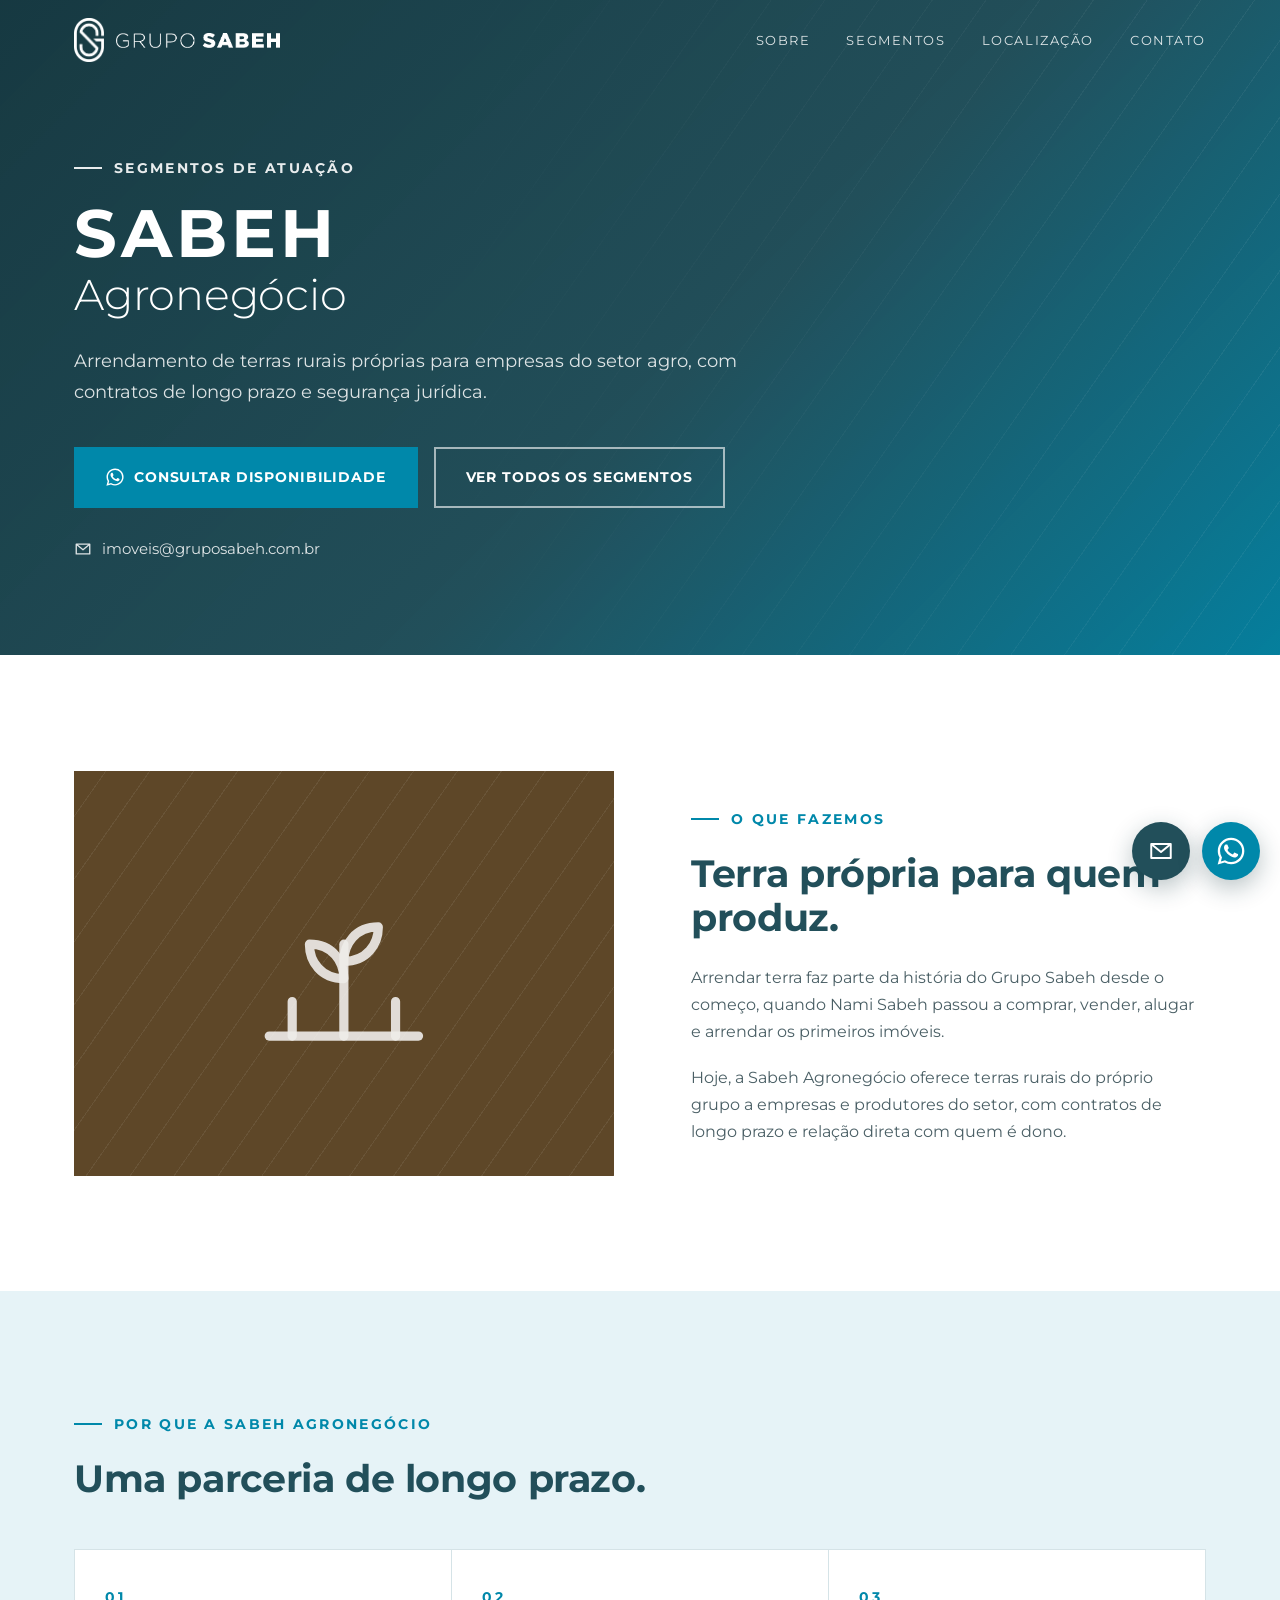
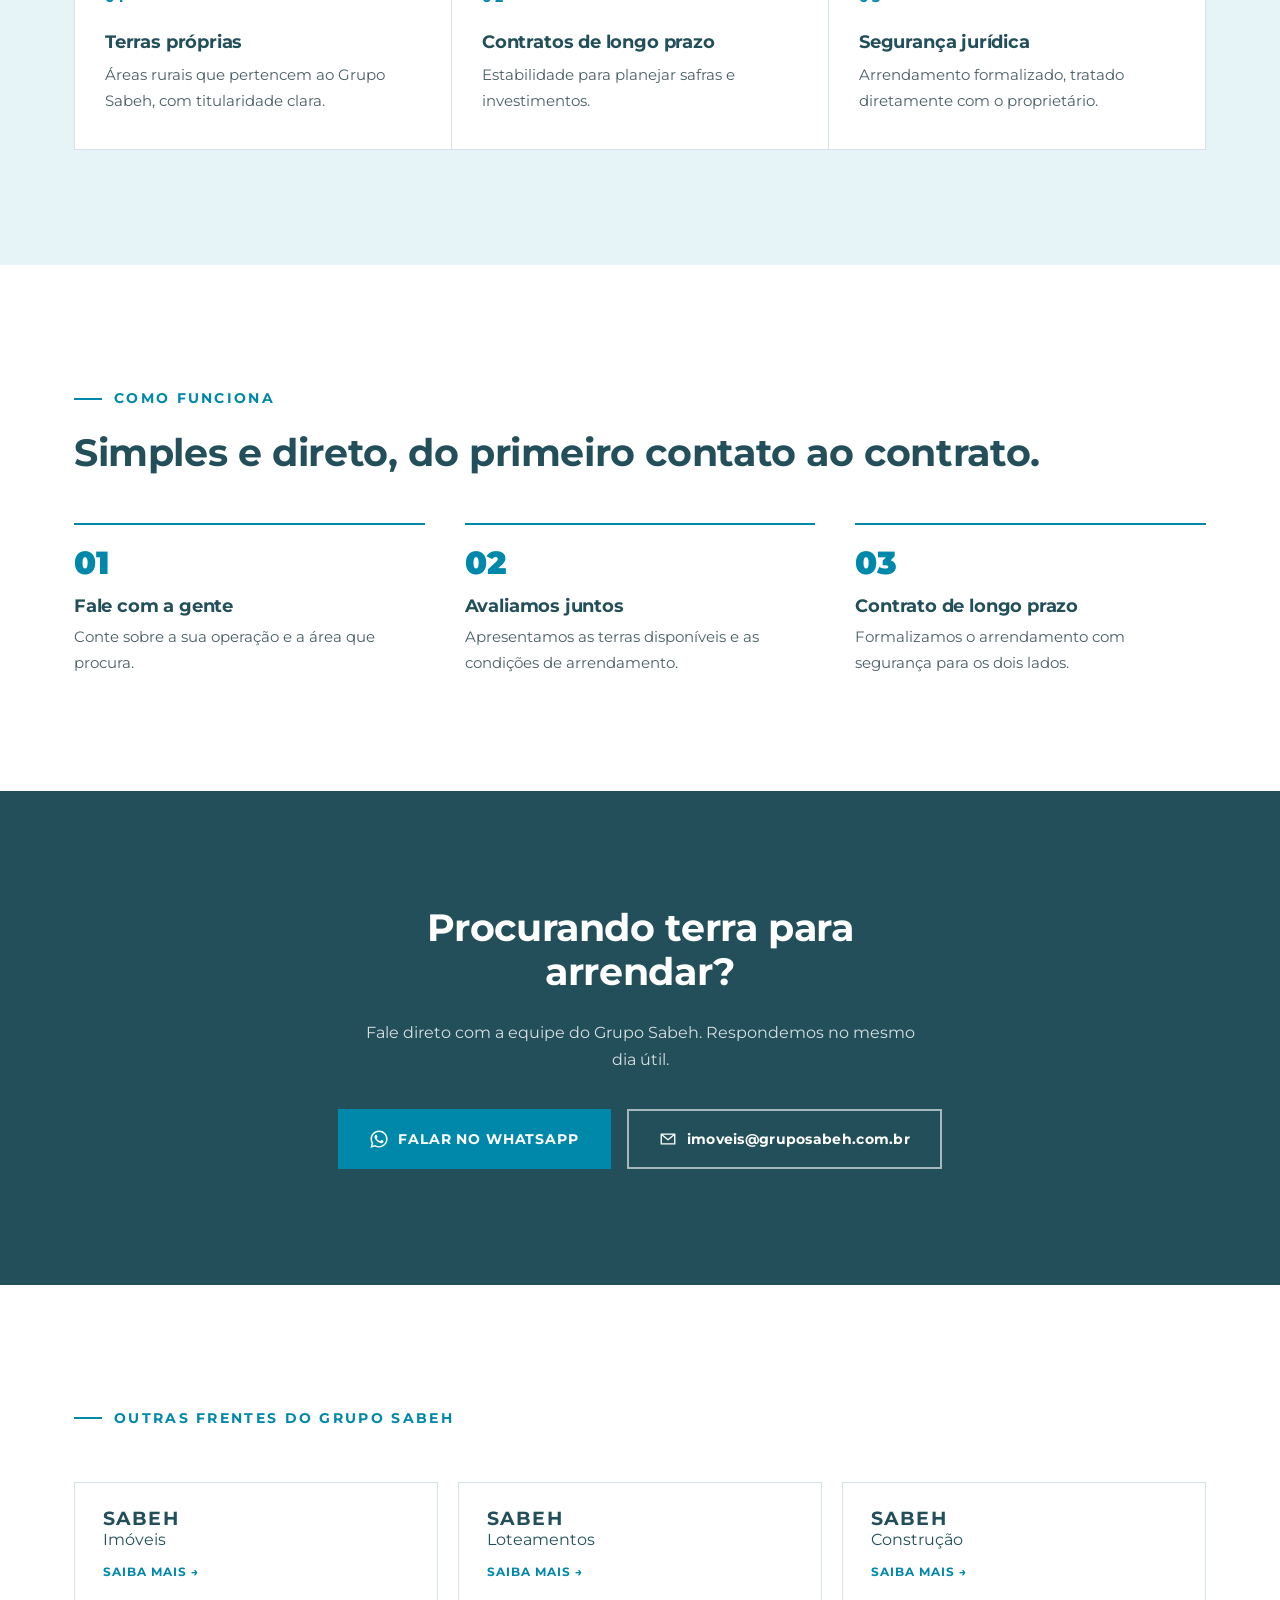
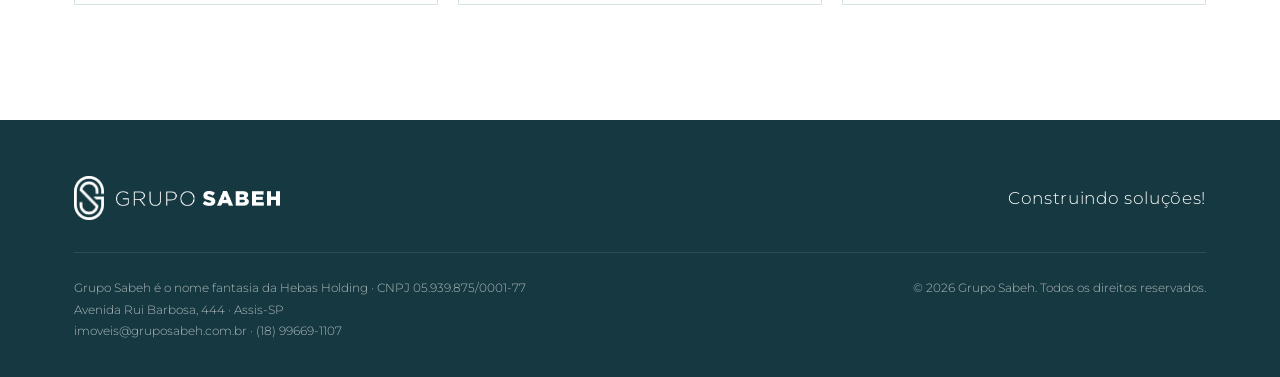
==== agronegocio.html @ 3ef3d5f2 "Adiciona e-mail de contato e seção de localização - E-mail imoveis@gruposabeh.com.br na abertura, no" ====
<!DOCTYPE html>
<html lang="pt-BR">
<head>
  <meta charset="UTF-8">
  <meta name="viewport" content="width=device-width, initial-scale=1.0">
  <title>Sabeh Agronegócio — Grupo Sabeh</title>
  <meta name="description" content="Sabeh Agronegócio: arrendamento de terras rurais próprias do Grupo Sabeh para empresas do setor agro, com contratos de longo prazo e segurança jurídica.">
  <meta name="theme-color" content="#224F5A">

  <meta property="og:title" content="Sabeh Agronegócio — Grupo Sabeh">
  <meta property="og:description" content="Arrendamento de terras rurais próprias para empresas do setor agro, com contratos de longo prazo e segurança jurídica.">
  <meta property="og:type" content="website">
  <meta property="og:url" content="https://gruposabeh.com.br/agronegocio.html">
  <meta property="og:image" content="https://gruposabeh.com.br/assets/og-image.jpg">

  <link rel="icon" type="image/png" href="assets/favicon.png">
  <link rel="apple-touch-icon" href="assets/apple-touch-icon.png">

  <link rel="preconnect" href="https://fonts.googleapis.com">
  <link rel="preconnect" href="https://fonts.gstatic.com" crossorigin>
  <link href="https://fonts.googleapis.com/css2?family=Montserrat:wght@300;400;700;900&display=swap" rel="stylesheet">
  <link rel="stylesheet" href="assets/segmento.css">
</head>
<body>

  <svg width="0" height="0" style="position:absolute" aria-hidden="true">
    <symbol id="icone-email" viewBox="0 0 24 24"><path fill="none" stroke="currentColor" stroke-width="1.8" stroke-linejoin="round" d="M3 5.5h18v13H3z"/><path fill="none" stroke="currentColor" stroke-width="1.8" stroke-linejoin="round" d="m3.5 6 8.5 7 8.5-7"/></symbol>
    <symbol id="icone-whatsapp" viewBox="0 0 24 24"><path d="M17.47 14.38c-.3-.15-1.76-.87-2.03-.97-.27-.1-.47-.15-.67.15-.2.3-.77.97-.94 1.17-.17.2-.35.22-.64.07-.3-.15-1.26-.46-2.4-1.48-.89-.79-1.49-1.77-1.66-2.07-.17-.3-.02-.46.13-.61.13-.13.3-.35.45-.52.15-.17.2-.3.3-.5.1-.2.05-.37-.02-.52-.08-.15-.67-1.62-.92-2.22-.24-.58-.49-.5-.67-.51h-.57c-.2 0-.52.07-.79.37-.27.3-1.04 1.02-1.04 2.48s1.07 2.88 1.21 3.08c.15.2 2.1 3.2 5.08 4.49.71.31 1.26.49 1.7.63.71.23 1.36.2 1.87.12.57-.09 1.76-.72 2-1.41.25-.7.25-1.29.17-1.41-.07-.12-.27-.2-.57-.35M12.05 21.5h-.01a9.4 9.4 0 0 1-4.8-1.31l-.34-.2-3.56.93.95-3.47-.22-.36a9.4 9.4 0 0 1-1.44-5.01c0-5.2 4.23-9.43 9.44-9.43 2.52 0 4.89.98 6.67 2.77a9.37 9.37 0 0 1 2.76 6.67c0 5.2-4.24 9.43-9.44 9.43M20.1 3.9A11.3 11.3 0 0 0 12.05.57C5.77.57.66 5.68.66 11.95c0 2 .52 3.96 1.52 5.69L.57 23.5l6-1.57a11.4 11.4 0 0 0 5.47 1.4h.01c6.27 0 11.38-5.11 11.39-11.38 0-3.04-1.18-5.9-3.34-8.05"/></symbol>
  </svg>

  <!-- ============ CABEÇALHO ============ -->
  <header class="cabecalho" id="cabecalho">
    <div class="container">
      <a href="index.html" class="logo" aria-label="Grupo Sabeh — início">
        <img class="logo__simbolo negativa" src="assets/simbolo-branco.png" alt="" width="488" height="707">
        <img class="logo__nome negativa" src="assets/nome-branco.png" alt="Grupo Sabeh" width="1002" height="92">
        <img class="logo__simbolo positiva" src="assets/simbolo.png" alt="" width="488" height="707">
        <img class="logo__nome positiva" src="assets/nome.png" alt="Grupo Sabeh" width="1002" height="92">
      </a>

      <nav aria-label="Menu principal">
        <ul class="menu" id="menu">
          <li><a href="index.html#sobre">Sobre</a></li>
          <li><a href="index.html#segmentos">Segmentos</a></li>
          <li><a href="index.html#localizacao">Localização</a></li>
          <li><a href="index.html#contato">Contato</a></li>
        </ul>
      </nav>

      <button class="menu-botao" id="menu-botao" aria-label="Abrir menu" aria-expanded="false" aria-controls="menu">
        <span></span><span></span><span></span>
      </button>
    </div>
  </header>

  <main>

    <!-- ============ ABERTURA ============ -->
    <section class="abertura">
      <div class="container">
        <span class="rotulo"><a href="index.html#segmentos">Segmentos de atuação</a></span>
        <h1 class="abertura__marca"><b>SABEH</b><span>Agronegócio</span></h1>
        <p>Arrendamento de terras rurais próprias para empresas do setor agro, com contratos de longo prazo e segurança jurídica.</p>
        <div class="abertura__acoes">
          <a href="https://wa.me/5518996691107?text=Ol%C3%A1%2C%20vim%20pelo%20site%20do%20Grupo%20Sabeh%20e%20tenho%20interesse%20em%20Sabeh%20%7C%20Agroneg%C3%B3cio." class="botao" target="_blank" rel="noopener">
            <svg viewBox="0 0 24 24" fill="currentColor" aria-hidden="true"><use href="#icone-whatsapp"/></svg>
            Consultar disponibilidade
          </a>
          <a href="index.html#segmentos" class="botao botao--contorno">Ver todos os segmentos</a>
        </div>
        <div class="abertura__contato">
          <a href="mailto:imoveis@gruposabeh.com.br">
            <svg viewBox="0 0 24 24" aria-hidden="true"><use href="#icone-email"/></svg>
            imoveis@gruposabeh.com.br
          </a>
        </div>
      </div>
    </section>

    <!-- ============ APRESENTAÇÃO ============ -->
    <section class="secao">
      <div class="container apresentacao">
        <!-- Foto do segmento: salve em assets/segmentos/agronegocio.jpg (proporção 4:3) -->
        <div class="imagem imagem--agro" data-foto="assets/segmentos/agronegocio.jpg" role="img" aria-label="Sabeh Agronegócio">
          <svg viewBox="0 0 32 32" fill="none" stroke="currentColor" stroke-width="1.6" stroke-linecap="round" stroke-linejoin="round" aria-hidden="true"><path d="M3 27h26"/><path d="M16 27V11"/><path d="M16 17c-4 0-6-3-6-6 4 0 6 3 6 6zM16 14c4 0 6-3 6-6-4 0-6 3-6 6z"/><path d="M7 27v-6M25 27v-6"/></svg>
        </div>
        <div class="apresentacao__texto">
          <span class="rotulo">O que fazemos</span>
          <h2>Terra própria para quem produz.</h2>
            <p>Arrendar terra faz parte da história do Grupo Sabeh desde o começo, quando Nami Sabeh passou a comprar, vender, alugar e arrendar os primeiros imóveis.</p>
            <p>Hoje, a Sabeh Agronegócio oferece terras rurais do próprio grupo a empresas e produtores do setor, com contratos de longo prazo e relação direta com quem é dono.</p>
        </div>
      </div>
    </section>

    <!-- ============ DESTAQUES ============ -->
    <section class="secao secao--clara">
      <div class="container">
        <span class="rotulo">Por que a Sabeh Agronegócio</span>
        <h2>Uma parceria de longo prazo.</h2>
        <div class="destaques">
          <article class="destaque">
            <span class="destaque__num">01</span>
            <h3>Terras próprias</h3>
            <p>Áreas rurais que pertencem ao Grupo Sabeh, com titularidade clara.</p>
          </article>
          <article class="destaque">
            <span class="destaque__num">02</span>
            <h3>Contratos de longo prazo</h3>
            <p>Estabilidade para planejar safras e investimentos.</p>
          </article>
          <article class="destaque">
            <span class="destaque__num">03</span>
            <h3>Segurança jurídica</h3>
            <p>Arrendamento formalizado, tratado diretamente com o proprietário.</p>
          </article>
        </div>
      </div>
    </section>

    <!-- ============ COMO FUNCIONA ============ -->
    <section class="secao">
      <div class="container">
        <span class="rotulo">Como funciona</span>
        <h2>Simples e direto, do primeiro contato ao contrato.</h2>
        <ol class="etapas">
          <li>
            <h3>Fale com a gente</h3>
            <p>Conte sobre a sua operação e a área que procura.</p>
          </li>
          <li>
            <h3>Avaliamos juntos</h3>
            <p>Apresentamos as terras disponíveis e as condições de arrendamento.</p>
          </li>
          <li>
            <h3>Contrato de longo prazo</h3>
            <p>Formalizamos o arrendamento com segurança para os dois lados.</p>
          </li>
        </ol>
      </div>
    </section>

    <!-- ============ CHAMADA ============ -->
    <section class="secao chamada">
      <div class="container">
        <h2>Procurando terra para arrendar?</h2>
        <p>Fale direto com a equipe do Grupo Sabeh. Respondemos no mesmo dia útil.</p>
        <div class="chamada__acoes">
          <a href="https://wa.me/5518996691107?text=Ol%C3%A1%2C%20vim%20pelo%20site%20do%20Grupo%20Sabeh%20e%20tenho%20interesse%20em%20Sabeh%20%7C%20Agroneg%C3%B3cio." class="botao" target="_blank" rel="noopener">
            <svg viewBox="0 0 24 24" fill="currentColor" aria-hidden="true"><use href="#icone-whatsapp"/></svg>
            Falar no WhatsApp
          </a>
          <a href="mailto:imoveis@gruposabeh.com.br" class="botao botao--contorno">
            <svg viewBox="0 0 24 24" aria-hidden="true"><use href="#icone-email"/></svg>
            imoveis@gruposabeh.com.br
          </a>
        </div>
      </div>
    </section>

    <!-- ============ OUTROS SEGMENTOS ============ -->
    <section class="secao">
      <div class="container">
        <span class="rotulo">Outras frentes do Grupo Sabeh</span>
        <div class="outros">
          <a href="imoveis.html"><b>SABEH</b><span>Imóveis</span><small>Saiba mais →</small></a>
          <a href="loteamentos.html"><b>SABEH</b><span>Loteamentos</span><small>Saiba mais →</small></a>
          <a href="construcao.html"><b>SABEH</b><span>Construção</span><small>Saiba mais →</small></a>
        </div>
      </div>
    </section>

  </main>

  <!-- ============ RODAPÉ ============ -->
  <footer class="rodape">
    <div class="container">
      <div class="rodape__topo">
        <a href="index.html" class="logo" aria-label="Grupo Sabeh — voltar ao início">
          <img class="logo__simbolo" src="assets/simbolo-branco.png" alt="" width="488" height="707">
          <img class="logo__nome" src="assets/nome-branco.png" alt="Grupo Sabeh" width="1002" height="92">
        </a>
        <span class="rodape__tagline">Construindo soluções!</span>
      </div>
      <div class="rodape__base">
        <span class="rodape__contato">Grupo Sabeh é o nome fantasia da Hebas Holding · CNPJ 05.939.875/0001-77<br><a href="index.html#localizacao">Avenida Rui Barbosa, 444 · Assis-SP</a><br><a href="mailto:imoveis@gruposabeh.com.br">imoveis@gruposabeh.com.br</a> · <a href="https://wa.me/5518996691107" target="_blank" rel="noopener">(18) 99669-1107</a></span>
        <span>© <span id="ano">2026</span> Grupo Sabeh. Todos os direitos reservados.</span>
      </div>
    </div>
  </footer>

  <div class="flutuantes">
    <a href="mailto:imoveis@gruposabeh.com.br" class="whatsapp-flutuante whatsapp-flutuante--email" aria-label="Enviar e-mail">
      <svg viewBox="0 0 24 24" aria-hidden="true"><use href="#icone-email"/></svg>
    </a>
    <a href="https://wa.me/5518996691107?text=Ol%C3%A1%2C%20vim%20pelo%20site%20do%20Grupo%20Sabeh%20e%20tenho%20interesse%20em%20Sabeh%20%7C%20Agroneg%C3%B3cio." class="whatsapp-flutuante" target="_blank" rel="noopener" aria-label="Falar no WhatsApp">
      <svg viewBox="0 0 24 24" fill="currentColor" aria-hidden="true"><use href="#icone-whatsapp"/></svg>
    </a>
  </div>

  <script src="assets/segmento.js"></script>
</body>
</html>
---- assets/segmento.css ----
/* =============================================
   PÁGINAS DE SEGMENTO (imoveis, loteamentos, construcao, agronegocio)
   Mesmas cores, tipografia e componentes da página inicial (index.html).
============================================= */
:root {
  --teal: #0088AA;          /* Primária  · Pantone 2203 C */
  --azul-escuro: #224F5A;   /* Secundária · Pantone 7477 C */
  --branco: #FFFFFF;

  --azul-profundo: #163840;
  --teal-claro: #E6F3F7;
  --cinza-texto: #4A5F65;
  --linha: #D5E3E7;

  --fonte: 'Gotham', 'Montserrat', 'Helvetica Neue', Arial, sans-serif;
  --largura: 1180px;
}

*, *::before, *::after { margin: 0; padding: 0; box-sizing: border-box; }
html { scroll-behavior: smooth; scroll-padding-top: 80px; }
body {
  font-family: var(--fonte);
  font-weight: 400;
  color: var(--azul-escuro);
  background: var(--branco);
  line-height: 1.7;
  -webkit-font-smoothing: antialiased;
  overflow-x: hidden;
}
img { max-width: 100%; display: block; }
a { color: inherit; }

.container { width: 100%; max-width: var(--largura); margin: 0 auto; padding: 0 24px; }

.rotulo {
  display: inline-flex;
  align-items: center;
  gap: 12px;
  font-weight: 700;
  font-size: 0.9rem;
  letter-spacing: 0.16em;
  text-transform: uppercase;
  color: var(--teal);
  margin-bottom: 20px;
}
.rotulo::before { content: ''; width: 28px; height: 2px; background: currentColor; }

h1, h2, h3 { font-weight: 700; line-height: 1.15; letter-spacing: -0.01em; }
h2 { font-size: clamp(1.7rem, 3.4vw, 2.4rem); margin-bottom: 24px; }
h3 { font-size: 1.15rem; }

.botao {
  display: inline-flex;
  align-items: center;
  gap: 10px;
  font-family: var(--fonte);
  font-weight: 700;
  font-size: 0.9rem;
  letter-spacing: 0.06em;
  text-transform: uppercase;
  text-decoration: none;
  padding: 16px 30px;
  border: 2px solid var(--teal);
  background: var(--teal);
  color: var(--branco);
  transition: background 0.2s, color 0.2s, border-color 0.2s;
}
.botao:hover { background: var(--azul-escuro); border-color: var(--azul-escuro); }
.botao--contorno { background: transparent; border-color: rgba(255,255,255,0.6); }
.botao--contorno:hover { background: var(--branco); border-color: var(--branco); color: var(--azul-escuro); }
.botao svg { width: 18px; height: 18px; }

/* Logotipo */
.logo { display: inline-flex; align-items: center; gap: 12px; text-decoration: none; }
.logo__simbolo { height: 44px; width: auto; }
.logo__nome { height: 15px; width: auto; }
.logo .positiva { display: none; }

/* Cabeçalho */
.cabecalho { position: fixed; inset: 0 0 auto 0; z-index: 100; transition: background 0.3s, box-shadow 0.3s; }
.cabecalho .container { display: flex; align-items: center; justify-content: space-between; height: 80px; }
.cabecalho.rolado { background: var(--branco); box-shadow: 0 1px 0 var(--linha); }
.cabecalho.rolado .logo .positiva, .cabecalho.aberto .logo .positiva { display: block; }
.cabecalho.rolado .logo .negativa, .cabecalho.aberto .logo .negativa { display: none; }

.menu { display: flex; gap: 36px; list-style: none; }
.menu a {
  text-decoration: none;
  font-size: 0.82rem;
  letter-spacing: 0.12em;
  text-transform: uppercase;
  color: rgba(255,255,255,0.85);
  transition: color 0.2s;
}
.menu a:hover { color: var(--branco); }
.cabecalho.rolado .menu a { color: var(--azul-escuro); }
.cabecalho.rolado .menu a:hover { color: var(--teal); }

.menu-botao { display: none; background: none; border: 0; width: 44px; height: 44px; cursor: pointer; color: var(--branco); }
.cabecalho.rolado .menu-botao { color: var(--azul-escuro); }
.menu-botao span { display: block; width: 24px; height: 2px; margin: 5px auto; background: currentColor; transition: transform 0.25s, opacity 0.25s; }

/* Abertura do segmento */
.abertura {
  position: relative;
  color: var(--branco);
  background: linear-gradient(135deg, rgba(22,56,64,0.96) 0%, rgba(34,79,90,0.9) 55%, rgba(0,136,170,0.84) 100%), var(--azul-escuro);
  overflow: hidden;
}
/* Padrão diagonal derivado do traço do "S" do símbolo, igual ao da página inicial */
.abertura::after {
  content: '';
  position: absolute;
  inset: 0;
  background-image: repeating-linear-gradient(-55deg, rgba(255,255,255,0.06) 0 1px, transparent 1px 44px);
  mask-image: linear-gradient(to left, #000 0%, transparent 70%);
  -webkit-mask-image: linear-gradient(to left, #000 0%, transparent 70%);
  pointer-events: none;
}
.abertura .container { position: relative; z-index: 1; padding-top: 150px; padding-bottom: 90px; }
.abertura .rotulo { color: rgba(255,255,255,0.9); }
.abertura .rotulo a { text-decoration: none; }
.abertura .rotulo a:hover { color: var(--branco); }
.abertura__marca { line-height: 1; margin-bottom: 28px; }
.abertura__marca b { display: block; font-weight: 700; font-size: clamp(2.4rem, 6vw, 4.2rem); letter-spacing: 0.06em; }
.abertura__marca span { display: block; font-weight: 300; font-size: clamp(1.5rem, 3.8vw, 2.7rem); margin-top: 6px; }
.abertura p { font-size: clamp(1rem, 1.6vw, 1.15rem); max-width: 58ch; color: rgba(255,255,255,0.85); margin-bottom: 40px; }
.abertura__acoes { display: flex; flex-wrap: wrap; gap: 16px; }

.secao { padding: clamp(72px, 9vw, 120px) 0; }
.secao--clara { background: var(--teal-claro); }

/* Apresentação: imagem + texto */
.apresentacao { display: grid; grid-template-columns: 1.05fr 1fr; gap: clamp(40px, 6vw, 88px); align-items: center; }
.apresentacao__texto p { color: var(--cinza-texto); margin-bottom: 18px; }
.apresentacao__texto p:last-child { margin-bottom: 0; }

/*
  IMAGEM DO SEGMENTO
  Para usar uma foto real, salve-a em assets/segmentos/ com o nome indicado no HTML
  (ex.: assets/segmentos/imoveis.jpg, proporção 4:3). Enquanto a foto não existir,
  aparece o painel da marca com o ícone do segmento.
*/
.imagem {
  position: relative;
  aspect-ratio: 4 / 3;
  display: grid;
  place-items: center;
  color: rgba(255,255,255,0.9);
  background-color: var(--azul-escuro);
  background-size: cover;
  background-position: center;
  overflow: hidden;
}
.imagem::before {
  content: '';
  position: absolute;
  inset: 0;
  background-image: repeating-linear-gradient(-55deg, rgba(255,255,255,0.07) 0 1px, transparent 1px 36px);
}
.imagem svg { position: relative; width: 34%; height: auto; opacity: 0.9; }
.imagem.com-foto::before, .imagem.com-foto svg { display: none; }
.imagem--agro { background-color: #5E4728; }

/* Destaques */
.destaques { display: grid; grid-template-columns: repeat(3, 1fr); gap: 1px; background: var(--linha); border: 1px solid var(--linha); margin-top: 48px; }
.destaque { background: var(--branco); padding: 36px 30px; }
.destaque__num { display: block; font-weight: 700; font-size: 0.85rem; letter-spacing: 0.2em; color: var(--teal); margin-bottom: 22px; }
.destaque h3 { margin-bottom: 10px; }
.destaque p { font-size: 0.94rem; color: var(--cinza-texto); }

/* Complemento (ex.: residencial em Imóveis) */
.complemento { display: flex; gap: 24px; align-items: start; margin-top: 32px; padding: 28px 30px; border-left: 3px solid var(--teal); background: var(--branco); }
.complemento h3 { margin-bottom: 6px; }
.complemento p { font-size: 0.95rem; color: var(--cinza-texto); }

/* Etapas */
.etapas { list-style: none; counter-reset: etapa; display: grid; grid-template-columns: repeat(3, 1fr); gap: 40px; margin-top: 48px; }
.etapas li { counter-increment: etapa; padding-top: 22px; border-top: 2px solid var(--teal); }
.etapas li::before { content: counter(etapa, decimal-leading-zero); display: block; font-weight: 900; font-size: 2rem; line-height: 1; color: var(--teal); margin-bottom: 16px; }
.etapas h3 { margin-bottom: 8px; }
.etapas p { font-size: 0.95rem; color: var(--cinza-texto); }

/* Chamada final */
.chamada { background: var(--azul-escuro); color: var(--branco); text-align: center; }
.chamada h2 { max-width: 22ch; margin-left: auto; margin-right: auto; }
.chamada p { color: rgba(255,255,255,0.82); max-width: 52ch; margin: 0 auto 36px; }

/* Outros segmentos */
.outros { display: grid; grid-template-columns: repeat(3, 1fr); gap: 20px; margin-top: 32px; }
.outros a {
  display: block;
  padding: 26px 28px;
  border: 1px solid var(--linha);
  text-decoration: none;
  line-height: 1;
  transition: border-color 0.2s, transform 0.2s;
}
.outros a:hover { border-color: var(--teal); transform: translateY(-2px); }
.outros b { display: block; font-weight: 700; font-size: 1.2rem; letter-spacing: 0.06em; }
.outros span { display: block; margin-top: 4px; }
.outros small { display: block; margin-top: 18px; font-weight: 700; font-size: 0.75rem; letter-spacing: 0.08em; text-transform: uppercase; color: var(--teal); }

/* Rodapé */
.rodape { background: var(--azul-profundo); color: rgba(255,255,255,0.65); padding: 56px 0 36px; font-size: 0.86rem; }
.rodape__topo { display: flex; justify-content: space-between; align-items: center; gap: 32px; flex-wrap: wrap; padding-bottom: 32px; border-bottom: 1px solid rgba(255,255,255,0.1); }
.rodape__tagline { font-weight: 300; font-size: 1.05rem; letter-spacing: 0.04em; color: var(--branco); }
.rodape__base { display: flex; justify-content: space-between; gap: 16px; flex-wrap: wrap; padding-top: 24px; font-size: 0.78rem; font-weight: 300; }

/* Botões flutuantes de e-mail e WhatsApp */
.flutuantes { position: fixed; right: 20px; bottom: 20px; z-index: 90; display: flex; gap: 12px; }
.whatsapp-flutuante {
  width: 58px; height: 58px; border-radius: 50%;
  display: grid; place-items: center;
  background: var(--teal); color: var(--branco);
  box-shadow: 0 8px 24px rgba(22,56,64,0.3);
  transition: transform 0.2s, background 0.2s;
}
.whatsapp-flutuante:hover { transform: scale(1.06); background: var(--azul-escuro); }
.whatsapp-flutuante svg { width: 28px; height: 28px; }
.whatsapp-flutuante--email { background: var(--azul-escuro); }
.whatsapp-flutuante--email:hover { background: var(--teal); }
.whatsapp-flutuante--email svg { width: 26px; height: 26px; }

/* E-mail na abertura e na chamada final */
.abertura__contato { margin-top: 28px; font-size: 0.95rem; }
.abertura__contato a { display: inline-flex; align-items: center; gap: 10px; color: rgba(255,255,255,0.85); text-decoration: none; }
.abertura__contato a:hover { color: var(--branco); }
.abertura__contato svg, .chamada__acoes svg { width: 18px; height: 18px; flex: none; }
.chamada__acoes { display: flex; flex-wrap: wrap; justify-content: center; gap: 16px; }
.chamada .botao--contorno { text-transform: none; letter-spacing: 0.02em; }
.rodape__contato a { text-decoration: none; }
.rodape__contato a:hover { color: var(--branco); }

/* Responsivo */
@media (max-width: 960px) {
  .apresentacao { grid-template-columns: 1fr; }
  .destaques, .etapas, .outros { grid-template-columns: 1fr; }
  .etapas { gap: 32px; }
}
@media (max-width: 760px) {
  .container { padding: 0 16px; }
  .menu-botao { display: block; }
  .menu {
    position: fixed; inset: 80px 0 auto 0;
    flex-direction: column; gap: 0;
    background: var(--branco);
    box-shadow: 0 12px 24px rgba(22,56,64,0.12);
    max-height: 0; overflow: hidden;
    transition: max-height 0.3s ease;
  }
  .menu a { display: block; padding: 18px 16px; border-top: 1px solid var(--linha); color: var(--azul-escuro); }
  .cabecalho.aberto { background: var(--branco); }
  .cabecalho.aberto .menu-botao { color: var(--azul-escuro); }
  .cabecalho.aberto .menu { max-height: 400px; }
  .cabecalho.aberto .menu-botao span:nth-child(1) { transform: translateY(7px) rotate(45deg); }
  .cabecalho.aberto .menu-botao span:nth-child(2) { opacity: 0; }
  .cabecalho.aberto .menu-botao span:nth-child(3) { transform: translateY(-7px) rotate(-45deg); }
  .abertura .container { padding-top: 120px; padding-bottom: 64px; }
  .destaque { padding: 28px 24px; }
  .complemento { padding: 22px 20px; }
  .rodape { padding-bottom: 110px; }
}
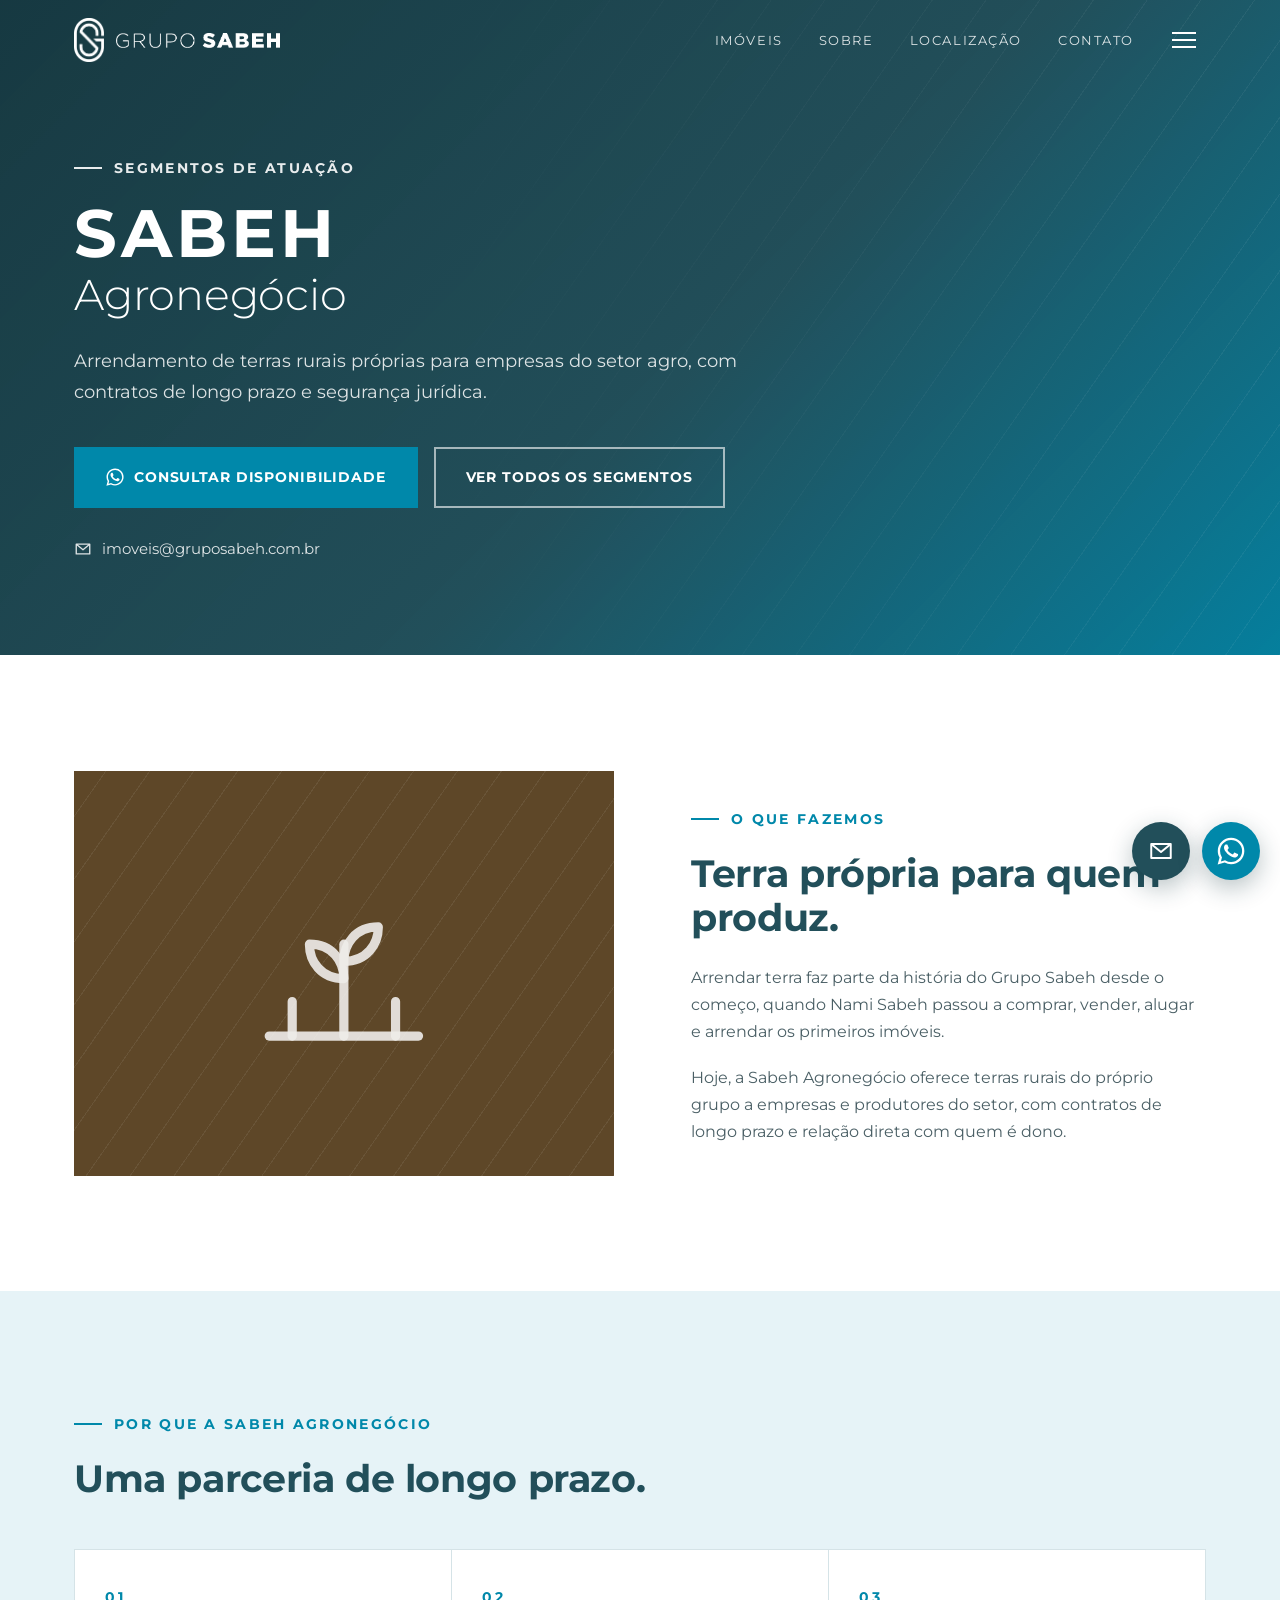
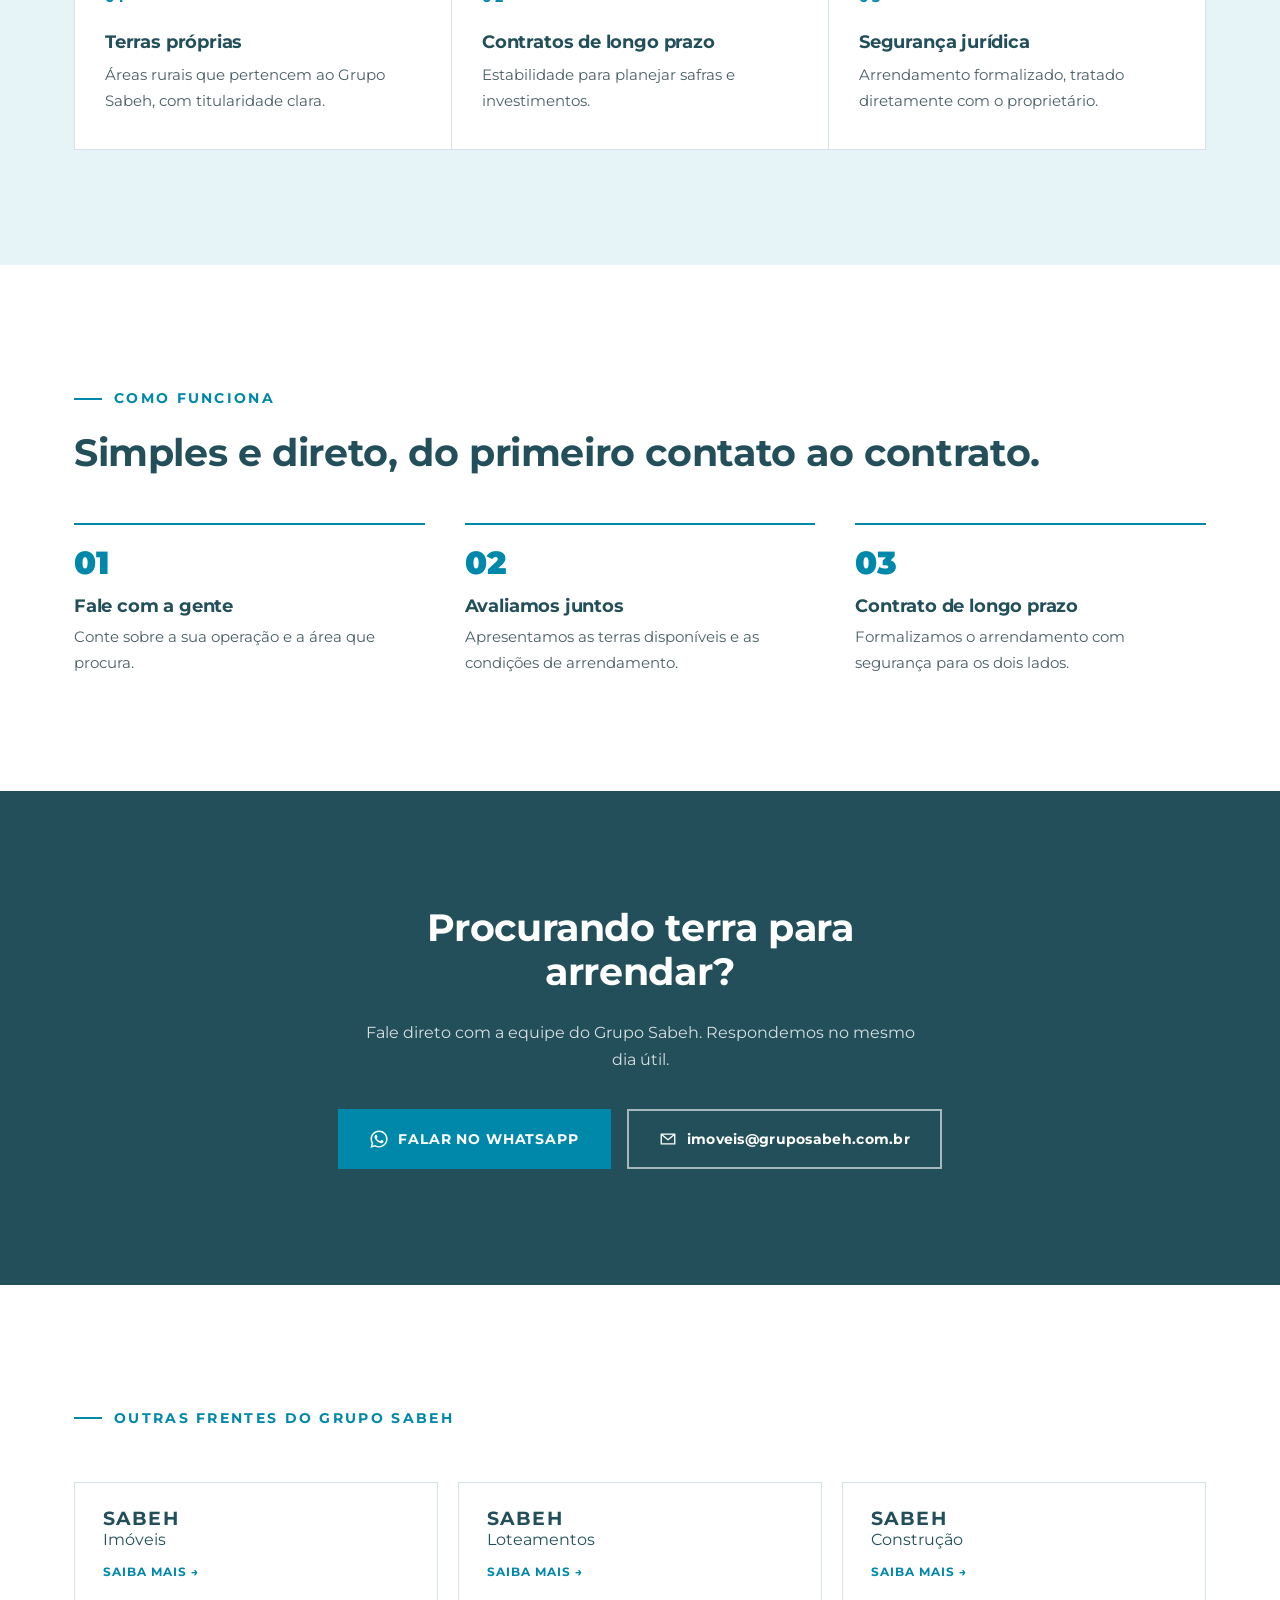
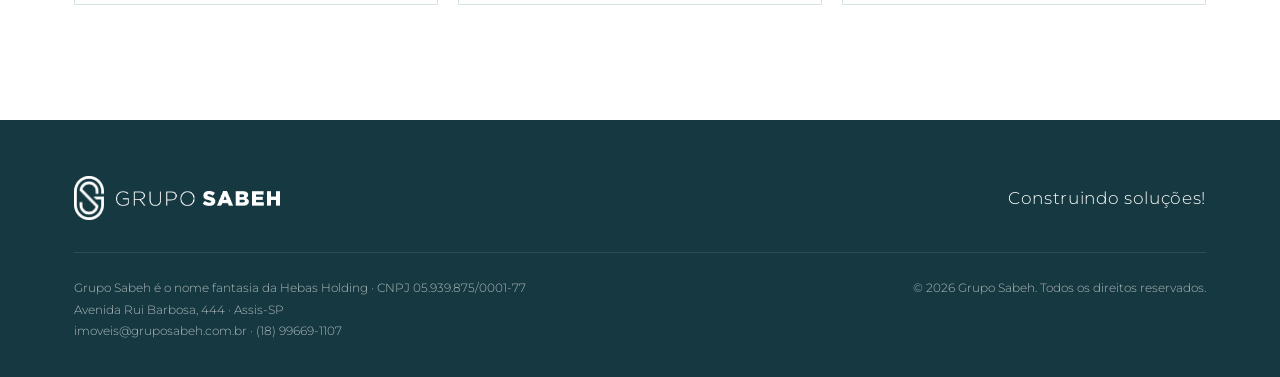
==== commit ecb37f6d: "Transforma o site em busca de imóveis e cria a página Sobre - Página inicial começa com a busca de i" ====
--- a/agronegocio.html
+++ b/agronegocio.html
@@ -10,8 +10,8 @@
   <meta property="og:title" content="Sabeh Agronegócio — Grupo Sabeh">
   <meta property="og:description" content="Arrendamento de terras rurais próprias para empresas do setor agro, com contratos de longo prazo e segurança jurídica.">
   <meta property="og:type" content="website">
-  <meta property="og:url" content="https://gruposabeh.com.br/agronegocio.html">
-  <meta property="og:image" content="https://gruposabeh.com.br/assets/og-image.jpg">
+  <meta property="og:url" content="https://www.gruposabeh.com.br/agronegocio.html">
+  <meta property="og:image" content="https://www.gruposabeh.com.br/assets/og-image.jpg">
 
   <link rel="icon" type="image/png" href="assets/favicon.png">
   <link rel="apple-touch-icon" href="assets/apple-touch-icon.png">
@@ -20,6 +20,7 @@
   <link rel="preconnect" href="https://fonts.gstatic.com" crossorigin>
   <link href="https://fonts.googleapis.com/css2?family=Montserrat:wght@300;400;700;900&display=swap" rel="stylesheet">
   <link rel="stylesheet" href="assets/segmento.css">
+  <link rel="stylesheet" href="assets/menu.css">
 </head>
 <body>
 
@@ -40,17 +41,50 @@
 
       <nav aria-label="Menu principal">
         <ul class="menu" id="menu">
-          <li><a href="index.html#sobre">Sobre</a></li>
-          <li><a href="index.html#segmentos">Segmentos</a></li>
+          <li><a href="index.html#imoveis">Imóveis</a></li>
+          <li><a href="sobre.html">Sobre</a></li>
           <li><a href="index.html#localizacao">Localização</a></li>
           <li><a href="index.html#contato">Contato</a></li>
         </ul>
       </nav>
 
-      <button class="menu-botao" id="menu-botao" aria-label="Abrir menu" aria-expanded="false" aria-controls="menu">
+      <button class="menu-botao" id="menu-botao" aria-label="Abrir menu" aria-expanded="false" aria-controls="painel">
         <span></span><span></span><span></span>
       </button>
     </div>
+
+    <!-- Painel do ☰: segmentos (no celular, também as abas principais) -->
+    <div class="painel" id="painel" hidden>
+      <div class="container painel__grade">
+        <ul class="painel__abas">
+            <li><a href="index.html#imoveis">Imóveis</a></li>
+            <li><a href="sobre.html">Sobre</a></li>
+            <li><a href="index.html#localizacao">Localização</a></li>
+            <li><a href="index.html#contato">Contato</a></li>
+        </ul>
+        <nav class="painel__segmentos" aria-label="Segmentos">
+          <p class="painel__titulo">Segmentos</p>
+          <ul>
+              <li><a href="imoveis.html">
+                <span class="painel__icone"><svg viewBox="0 0 32 32" fill="none" stroke="currentColor" stroke-width="1.6" stroke-linejoin="round" aria-hidden="true"><path d="M4 14 16 5l12 9"/><path d="M7 12v15h18V12"/><path d="M13 27v-8h6v8"/></svg></span>
+                <span>Imóveis</span>
+              </a></li>
+              <li><a href="construcao.html">
+                <span class="painel__icone"><svg viewBox="0 0 32 32" fill="none" stroke="currentColor" stroke-width="1.6" stroke-linejoin="round" aria-hidden="true"><path d="M9 28V6h2v22"/><path d="M5 6h22l-4 4"/><path d="M23 10v5"/><path d="M16 28V17h11v11"/><path d="M3 28h26"/></svg></span>
+                <span>Construção sob demanda</span>
+              </a></li>
+              <li><a href="loteamentos.html">
+                <span class="painel__icone"><svg viewBox="0 0 32 32" fill="none" stroke="currentColor" stroke-width="1.6" stroke-linejoin="round" aria-hidden="true"><path d="M4 9h24v18H4z"/><path d="M4 18h24M13 9v18M21 18v9" stroke-dasharray="2 2"/></svg></span>
+                <span>Loteamentos</span>
+              </a></li>
+              <li><a href="agronegocio.html" aria-current="page">
+                <span class="painel__icone painel__icone--agro"><svg viewBox="0 0 32 32" fill="none" stroke="currentColor" stroke-width="1.6" stroke-linecap="round" stroke-linejoin="round" aria-hidden="true"><path d="M3 27h26"/><path d="M16 27V11"/><path d="M16 17c-4 0-6-3-6-6 4 0 6 3 6 6zM16 14c4 0 6-3 6-6-4 0-6 3-6 6z"/><path d="M7 27v-6M25 27v-6"/></svg></span>
+                <span>Agronegócio</span>
+              </a></li>
+          </ul>
+        </nav>
+      </div>
+    </div>
   </header>
 
   <main>
@@ -58,7 +92,7 @@
     <!-- ============ ABERTURA ============ -->
     <section class="abertura">
       <div class="container">
-        <span class="rotulo"><a href="index.html#segmentos">Segmentos de atuação</a></span>
+        <span class="rotulo"><a href="sobre.html#segmentos">Segmentos de atuação</a></span>
         <h1 class="abertura__marca"><b>SABEH</b><span>Agronegócio</span></h1>
         <p>Arrendamento de terras rurais próprias para empresas do setor agro, com contratos de longo prazo e segurança jurídica.</p>
         <div class="abertura__acoes">
@@ -66,7 +100,7 @@
             <svg viewBox="0 0 24 24" fill="currentColor" aria-hidden="true"><use href="#icone-whatsapp"/></svg>
             Consultar disponibilidade
           </a>
-          <a href="index.html#segmentos" class="botao botao--contorno">Ver todos os segmentos</a>
+          <a href="sobre.html#segmentos" class="botao botao--contorno">Ver todos os segmentos</a>
         </div>
         <div class="abertura__contato">
           <a href="mailto:imoveis@gruposabeh.com.br">
@@ -198,6 +232,7 @@
     </a>
   </div>
 
+  <script src="assets/menu.js"></script>
   <script src="assets/segmento.js"></script>
 </body>
 </html>
--- a/assets/segmento.css
+++ b/assets/segmento.css
@@ -95,6 +95,7 @@
 .menu a:hover { color: var(--branco); }
 .cabecalho.rolado .menu a { color: var(--azul-escuro); }
 .cabecalho.rolado .menu a:hover { color: var(--teal); }
+.menu a[aria-current] { font-weight: 700; }
 
 .menu-botao { display: none; background: none; border: 0; width: 44px; height: 44px; cursor: pointer; color: var(--branco); }
 .cabecalho.rolado .menu-botao { color: var(--azul-escuro); }
@@ -240,22 +241,6 @@
 }
 @media (max-width: 760px) {
   .container { padding: 0 16px; }
-  .menu-botao { display: block; }
-  .menu {
-    position: fixed; inset: 80px 0 auto 0;
-    flex-direction: column; gap: 0;
-    background: var(--branco);
-    box-shadow: 0 12px 24px rgba(22,56,64,0.12);
-    max-height: 0; overflow: hidden;
-    transition: max-height 0.3s ease;
-  }
-  .menu a { display: block; padding: 18px 16px; border-top: 1px solid var(--linha); color: var(--azul-escuro); }
-  .cabecalho.aberto { background: var(--branco); }
-  .cabecalho.aberto .menu-botao { color: var(--azul-escuro); }
-  .cabecalho.aberto .menu { max-height: 400px; }
-  .cabecalho.aberto .menu-botao span:nth-child(1) { transform: translateY(7px) rotate(45deg); }
-  .cabecalho.aberto .menu-botao span:nth-child(2) { opacity: 0; }
-  .cabecalho.aberto .menu-botao span:nth-child(3) { transform: translateY(-7px) rotate(-45deg); }
   .abertura .container { padding-top: 120px; padding-bottom: 64px; }
   .destaque { padding: 28px 24px; }
   .complemento { padding: 22px 20px; }
--- a/assets/menu.css
+++ b/assets/menu.css
@@ -0,0 +1,91 @@
+/* =============================================
+   MENU ☰ COM SEGMENTOS (todas as páginas)
+   No computador: o ☰ fica ao lado de "Contato" e abre só os segmentos.
+   No celular: o ☰ abre as abas principais e, embaixo, os segmentos.
+============================================= */
+.cabecalho .container > nav:not(.painel__segmentos) { margin-left: auto; margin-right: 28px; }
+
+.menu-botao { display: block; position: relative; }
+.cabecalho.aberto { background: var(--branco); box-shadow: 0 1px 0 var(--linha); }
+.cabecalho.aberto .logo .positiva { display: block; }
+.cabecalho.aberto .logo .negativa { display: none; }
+.cabecalho.aberto .menu a { color: var(--azul-escuro); }
+.cabecalho.aberto .menu-botao { color: var(--azul-escuro); }
+.cabecalho.aberto .menu-botao span:nth-child(1) { transform: translateY(7px) rotate(45deg); }
+.cabecalho.aberto .menu-botao span:nth-child(2) { opacity: 0; }
+.cabecalho.aberto .menu-botao span:nth-child(3) { transform: translateY(-7px) rotate(-45deg); }
+.menu-botao:focus-visible { outline: 2px solid var(--teal); outline-offset: 2px; }
+
+.painel {
+  position: absolute;
+  top: 80px;
+  left: 0;
+  right: 0;
+  max-height: calc(100vh - 80px);
+  overflow-y: auto;
+  background: var(--branco);
+  border-top: 1px solid var(--linha);
+  box-shadow: 0 24px 40px rgba(22,56,64,0.14);
+}
+.painel[hidden] { display: none; }
+/* O bloco do painel não herda a altura fixa da barra do cabeçalho */
+.cabecalho .painel__grade { display: block; height: auto; padding-top: 28px; padding-bottom: 32px; }
+.painel__abas { display: none; list-style: none; }
+.painel__titulo {
+  font-weight: 700;
+  font-size: 0.78rem;
+  letter-spacing: 0.16em;
+  text-transform: uppercase;
+  color: var(--teal);
+  margin-bottom: 16px;
+}
+.painel__segmentos ul { list-style: none; display: grid; grid-template-columns: repeat(4, 1fr); gap: 16px; }
+.painel__segmentos li { display: flex; }
+.painel__segmentos a {
+  flex: 1;
+  display: flex;
+  align-items: center;
+  gap: 14px;
+  padding: 16px 18px;
+  border: 1px solid var(--linha);
+  text-decoration: none;
+  color: var(--azul-escuro);
+  transition: border-color 0.2s, background 0.2s;
+}
+.painel__segmentos a:hover { border-color: var(--teal); background: var(--teal-claro); }
+.painel__segmentos a[aria-current] { border-color: var(--azul-escuro); font-weight: 700; }
+.painel__segmentos a > span:last-child { display: block; line-height: 1.3; }
+.painel__icone {
+  flex: none;
+  width: 44px;
+  height: 44px;
+  display: grid;
+  place-items: center;
+  background: var(--teal-claro);
+  color: var(--teal);
+}
+.painel__icone svg { width: 24px; height: 24px; }
+.painel__icone--agro { background: #F3EEE6; color: #7A5C34; }
+
+@media (max-width: 960px) {
+  .painel__segmentos ul { grid-template-columns: repeat(2, 1fr); }
+}
+
+@media (max-width: 760px) {
+  .cabecalho .container > nav:not(.painel__segmentos) { display: none; }
+  .painel__abas { display: block; margin-bottom: 24px; border-top: 1px solid var(--linha); }
+  .painel__abas a {
+    display: block;
+    padding: 16px 0;
+    border-bottom: 1px solid var(--linha);
+    font-size: 0.82rem;
+    letter-spacing: 0.12em;
+    text-transform: uppercase;
+    text-decoration: none;
+    color: var(--azul-escuro);
+  }
+  .painel__abas a[aria-current] { font-weight: 700; }
+  .cabecalho .painel__grade { padding-top: 8px; padding-bottom: 24px; }
+  .painel__segmentos ul { grid-template-columns: 1fr; gap: 10px; }
+  .painel__segmentos a { padding: 12px 14px; }
+}
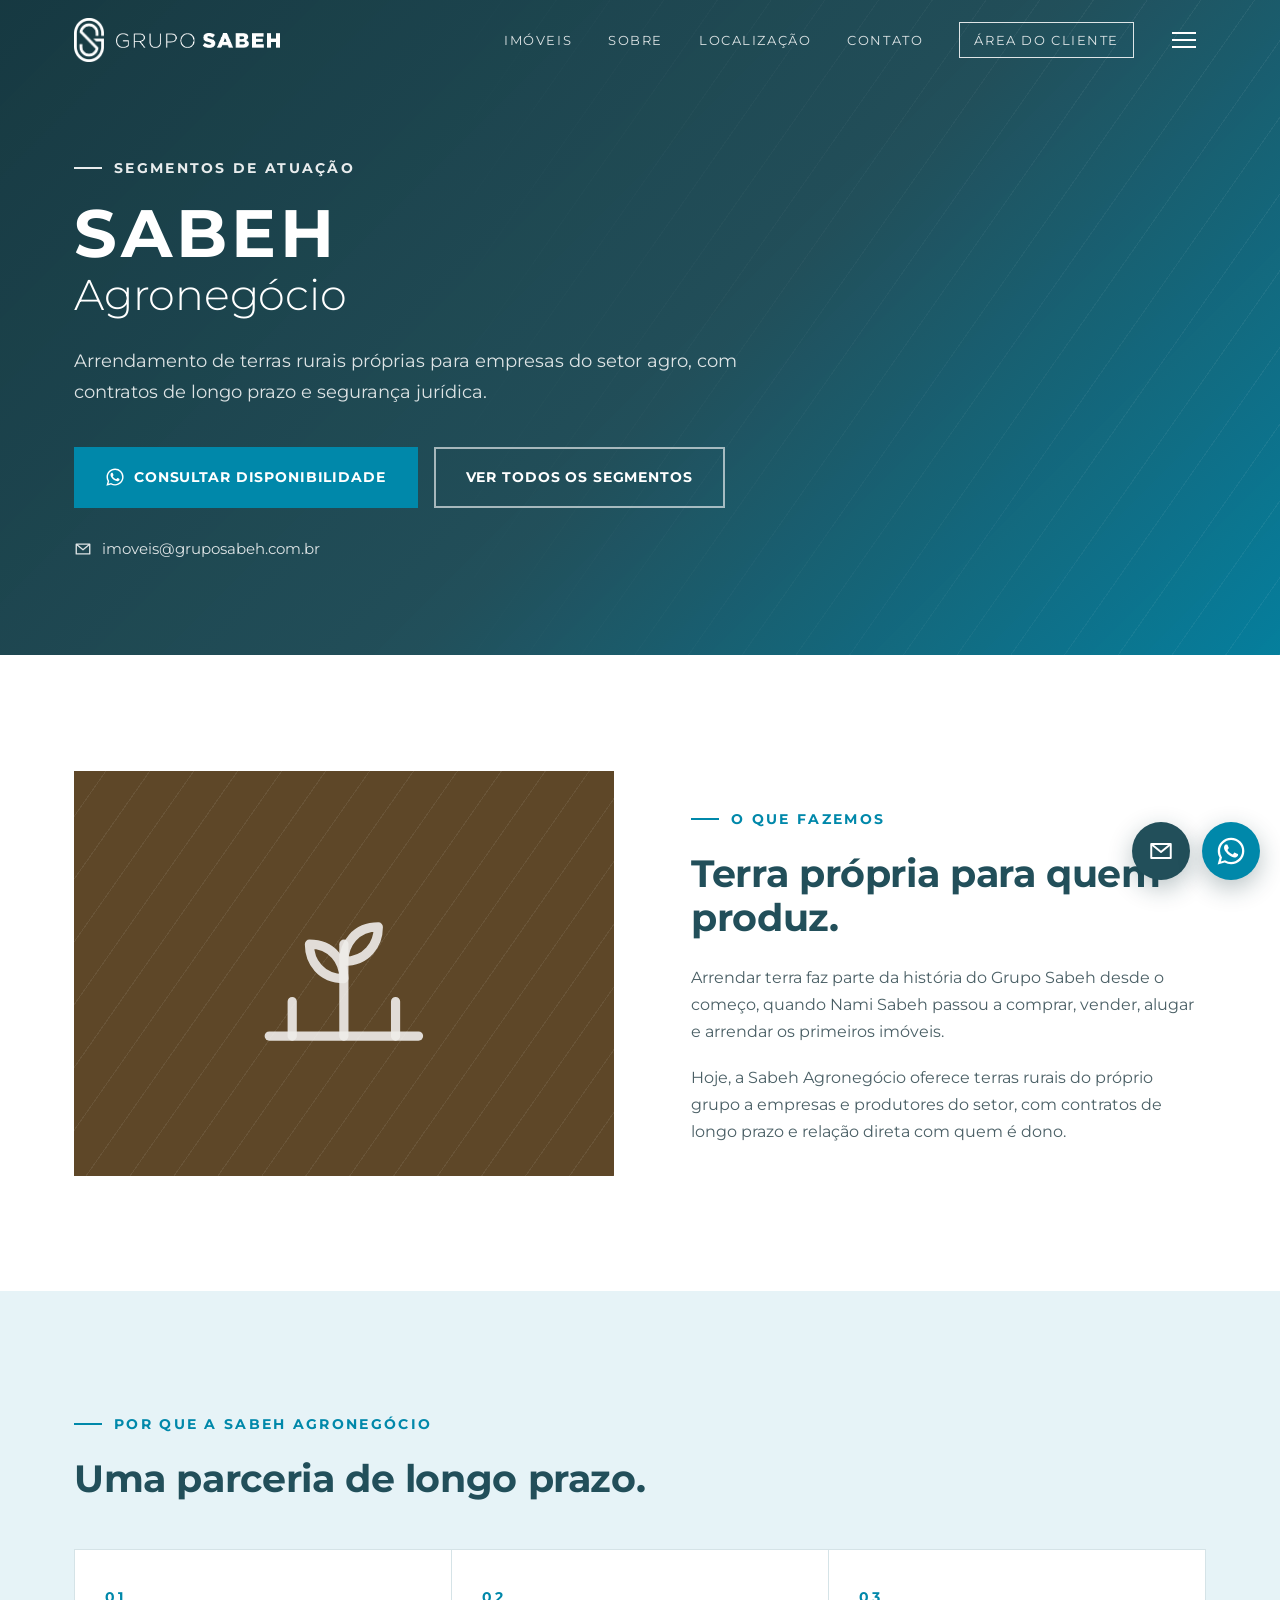
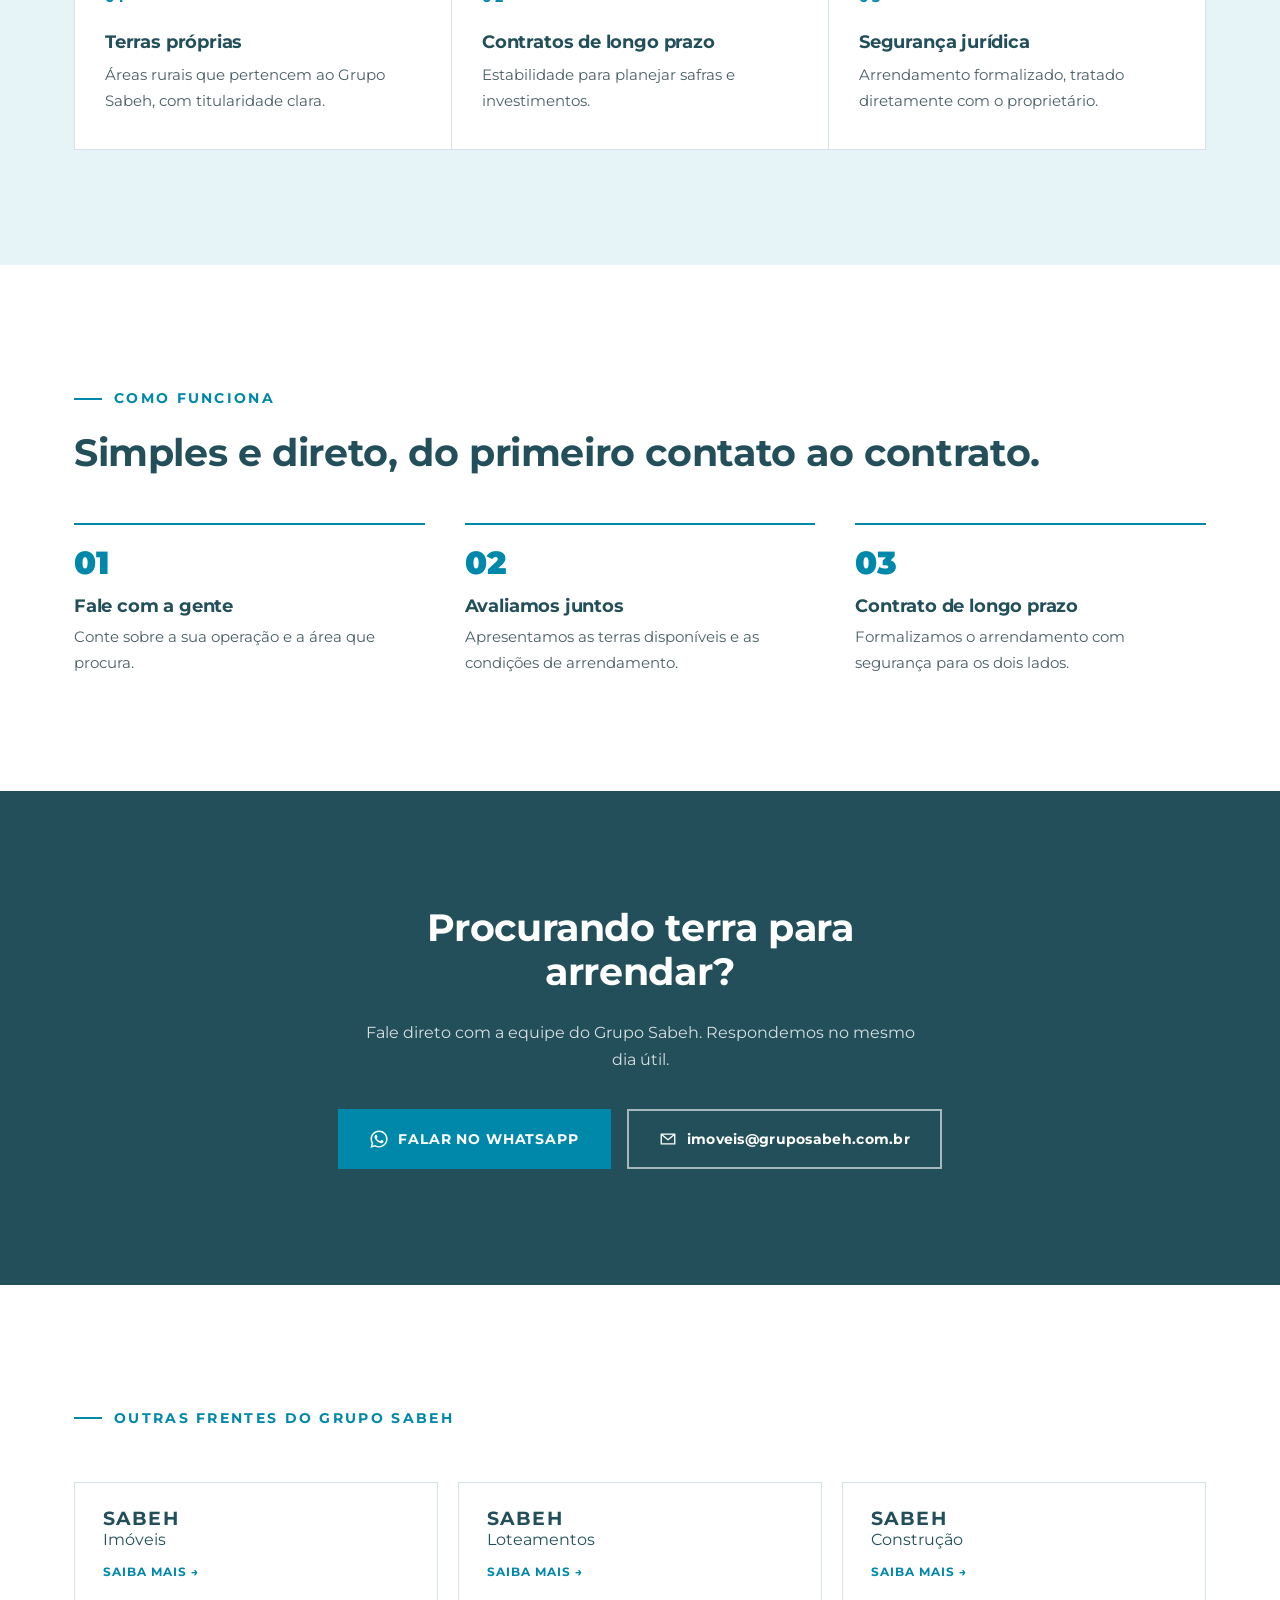
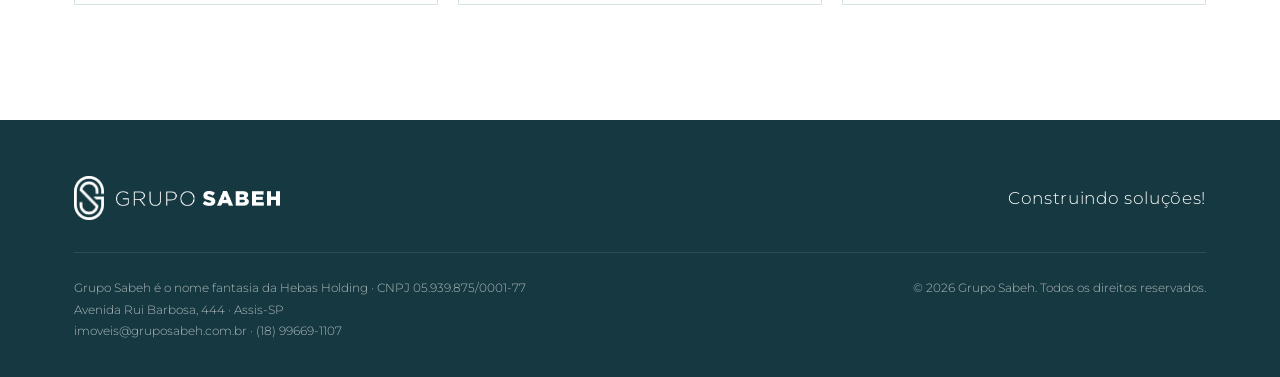
==== commit acdce476: "Cria a área do cliente e a administração com Supabase - entrar.html: login com e-mail e senha e "Esq" ====
--- a/agronegocio.html
+++ b/agronegocio.html
@@ -13,7 +13,10 @@
   <meta property="og:url" content="https://www.gruposabeh.com.br/agronegocio.html">
   <meta property="og:image" content="https://www.gruposabeh.com.br/assets/og-image.jpg">
 
-  <link rel="icon" type="image/png" href="assets/favicon.png">
+  <!-- Ícones: o Google usa tamanhos múltiplos de 48 px -->
+  <link rel="icon" href="favicon.ico" sizes="48x48">
+  <link rel="icon" type="image/png" sizes="96x96" href="assets/favicon-96.png">
+  <link rel="icon" type="image/png" sizes="192x192" href="assets/favicon-192.png">
   <link rel="apple-touch-icon" href="assets/apple-touch-icon.png">
 
   <link rel="preconnect" href="https://fonts.googleapis.com">
@@ -45,6 +48,7 @@
           <li><a href="sobre.html">Sobre</a></li>
           <li><a href="index.html#localizacao">Localização</a></li>
           <li><a href="index.html#contato">Contato</a></li>
+          <li><a href="entrar.html" class="menu__area">Área do cliente</a></li>
         </ul>
       </nav>
 
@@ -61,6 +65,7 @@
             <li><a href="sobre.html">Sobre</a></li>
             <li><a href="index.html#localizacao">Localização</a></li>
             <li><a href="index.html#contato">Contato</a></li>
+            <li><a href="entrar.html" class="menu__area">Área do cliente</a></li>
         </ul>
         <nav class="painel__segmentos" aria-label="Segmentos">
           <p class="painel__titulo">Segmentos</p>
--- a/assets/menu.css
+++ b/assets/menu.css
@@ -67,11 +67,13 @@
 .painel__icone svg { width: 24px; height: 24px; }
 .painel__icone--agro { background: #F3EEE6; color: #7A5C34; }
 
-@media (max-width: 960px) {
-  .painel__segmentos ul { grid-template-columns: repeat(2, 1fr); }
+.menu a { white-space: nowrap; }
+@media (max-width: 1100px) {
+  .menu { gap: 24px; }
 }
 
-@media (max-width: 760px) {
+/* Até 960 px as abas principais vão para dentro do ☰ */
+@media (max-width: 960px) {
   .cabecalho .container > nav:not(.painel__segmentos) { display: none; }
   .painel__abas { display: block; margin-bottom: 24px; border-top: 1px solid var(--linha); }
   .painel__abas a {
@@ -85,7 +87,16 @@
     color: var(--azul-escuro);
   }
   .painel__abas a[aria-current] { font-weight: 700; }
+  .painel__segmentos ul { grid-template-columns: repeat(2, 1fr); }
+}
+
+@media (max-width: 760px) {
   .cabecalho .painel__grade { padding-top: 8px; padding-bottom: 24px; }
   .painel__segmentos ul { grid-template-columns: 1fr; gap: 10px; }
   .painel__segmentos a { padding: 12px 14px; }
 }
+
+/* Link da área do cliente no menu */
+.menu a.menu__area { padding: 9px 14px; border: 1px solid currentColor; }
+.menu a.menu__area:hover { background: var(--teal); border-color: var(--teal); color: var(--branco); }
+.painel__abas a.menu__area { font-weight: 700; color: var(--teal); }
